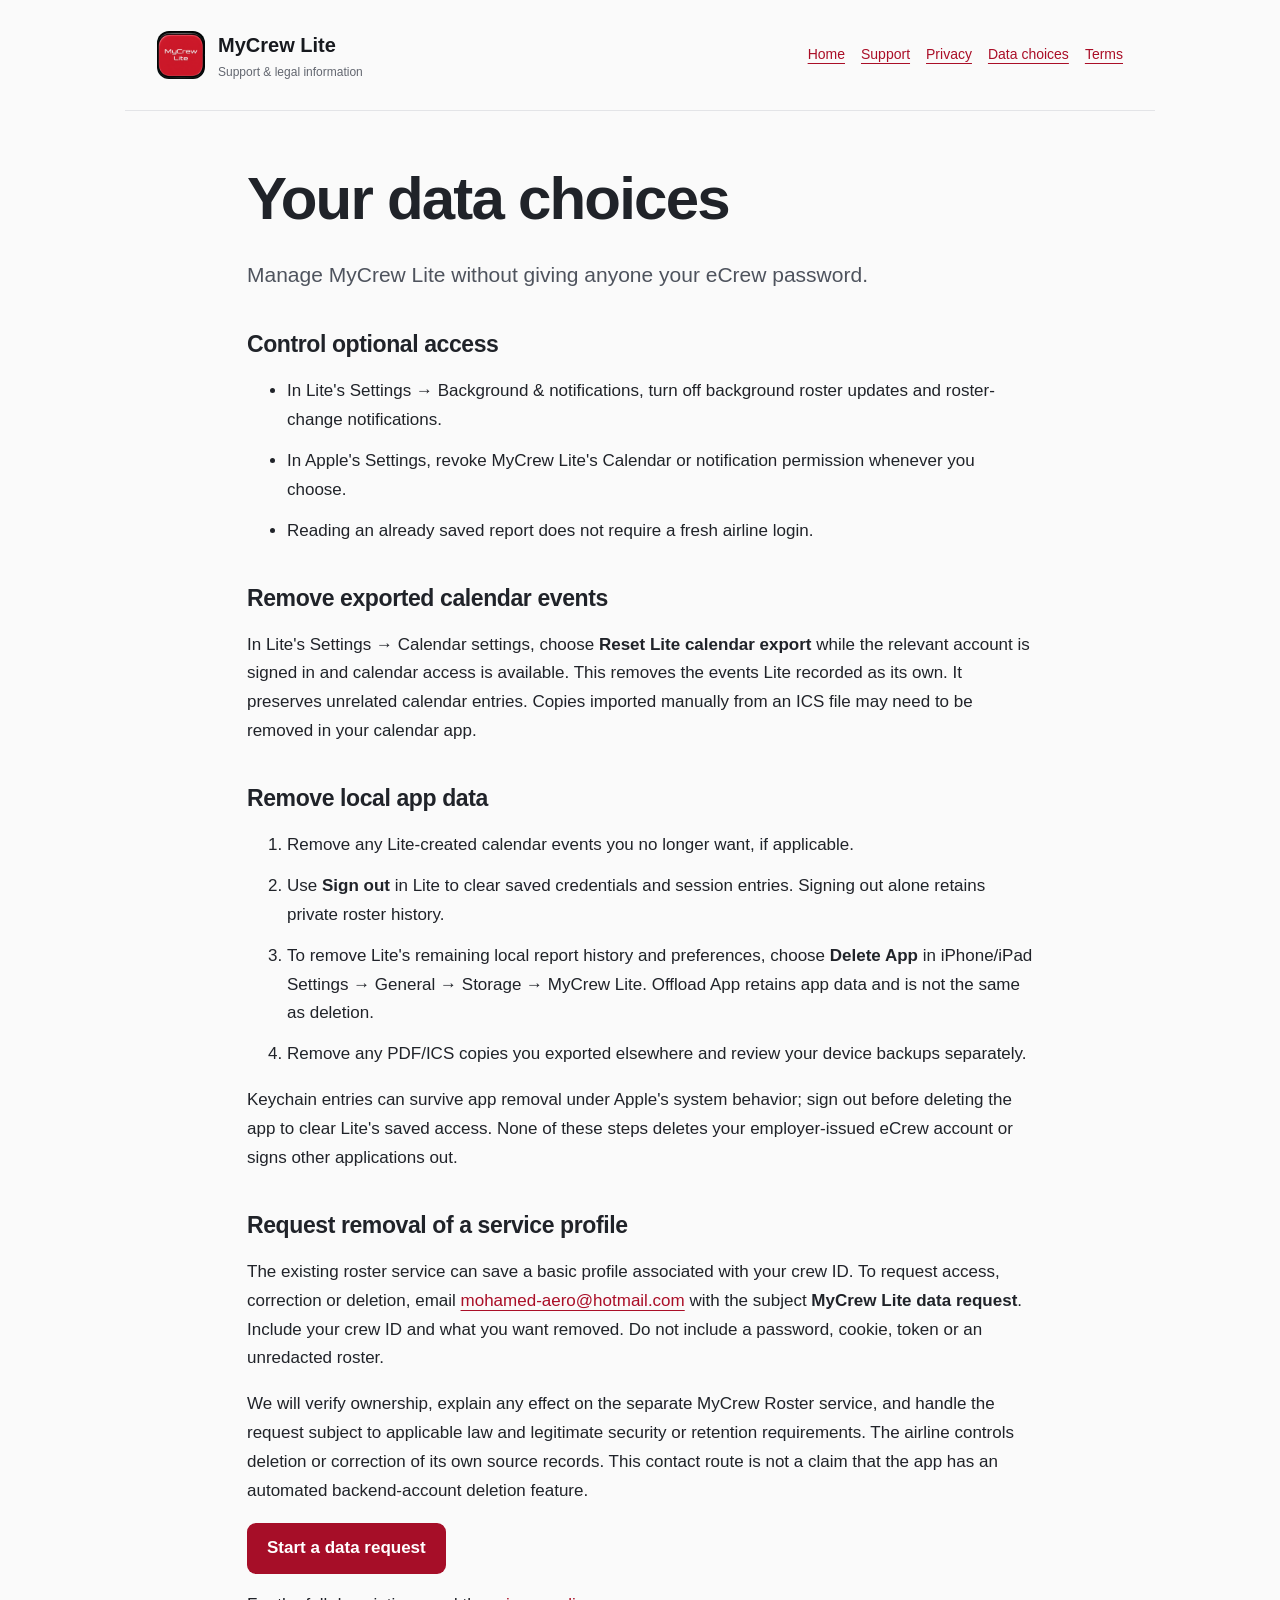
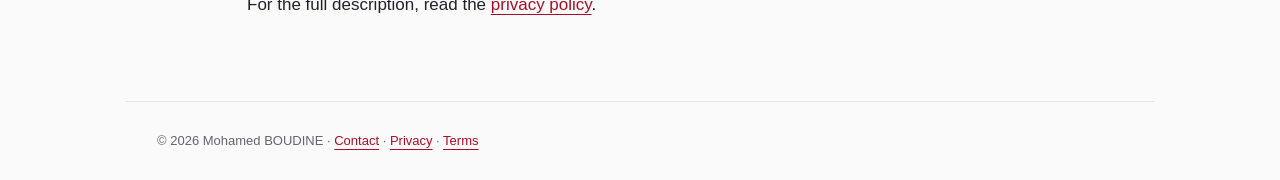
==== data-choices.html @ a0b00ba5 "docs: publish MyCrew Lite privacy and support pages" ====
<!doctype html>
<html lang="en"><head><meta charset="utf-8"><meta name="viewport" content="width=device-width,initial-scale=1"><title>Privacy choices &amp; data removal · MyCrew Lite</title><meta name="description" content="MyCrew Lite support, privacy and data choices for iPhone and iPad."><link rel="icon" href="icon.png"><link rel="stylesheet" href="style.css"></head>
<body><a class="skip" href="#content">Skip to content</a><header><a class="brand" href="index.html"><img src="icon.png" width="48" height="48" alt=""><span>MyCrew Lite<small>Support &amp; legal information</small></span></a><nav aria-label="Main"><a href="index.html">Home</a><a href="support.html">Support</a><a href="privacy.html">Privacy</a><a href="data-choices.html">Data choices</a><a href="terms.html">Terms</a></nav></header><main id="content"><h1>Your data choices</h1><p class="lead">Manage MyCrew Lite without giving anyone your eCrew password.</p>
<h2>Control optional access</h2><ul><li>In Lite's Settings → Background &amp; notifications, turn off background roster updates and roster-change notifications.</li><li>In Apple's Settings, revoke MyCrew Lite's Calendar or notification permission whenever you choose.</li><li>Reading an already saved report does not require a fresh airline login.</li></ul>
<h2>Remove exported calendar events</h2><p>In Lite's Settings → Calendar settings, choose <strong>Reset Lite calendar export</strong> while the relevant account is signed in and calendar access is available. This removes the events Lite recorded as its own. It preserves unrelated calendar entries. Copies imported manually from an ICS file may need to be removed in your calendar app.</p>
<h2>Remove local app data</h2><ol><li>Remove any Lite-created calendar events you no longer want, if applicable.</li><li>Use <strong>Sign out</strong> in Lite to clear saved credentials and session entries. Signing out alone retains private roster history.</li><li>To remove Lite's remaining local report history and preferences, choose <strong>Delete App</strong> in iPhone/iPad Settings → General → Storage → MyCrew Lite. Offload App retains app data and is not the same as deletion.</li><li>Remove any PDF/ICS copies you exported elsewhere and review your device backups separately.</li></ol><p>Keychain entries can survive app removal under Apple's system behavior; sign out before deleting the app to clear Lite's saved access. None of these steps deletes your employer-issued eCrew account or signs other applications out.</p>
<h2>Request removal of a service profile</h2><p>The existing roster service can save a basic profile associated with your crew ID. To request access, correction or deletion, email <a href="mailto:mohamed-aero@hotmail.com">mohamed-aero@hotmail.com</a> with the subject <strong>MyCrew Lite data request</strong>. Include your crew ID and what you want removed. Do not include a password, cookie, token or an unredacted roster.</p><p>We will verify ownership, explain any effect on the separate MyCrew Roster service, and handle the request subject to applicable law and legitimate security or retention requirements. The airline controls deletion or correction of its own source records. This contact route is not a claim that the app has an automated backend-account deletion feature.</p><p><a class="button" href="mailto:mohamed-aero@hotmail.com?subject=MyCrew%20Lite%20data%20request">Start a data request</a></p><p>For the full description, read the <a href="privacy.html">privacy policy</a>.</p></main><footer>© 2026 Mohamed BOUDINE · <a href="support.html">Contact</a> · <a href="privacy.html">Privacy</a> · <a href="terms.html">Terms</a></footer></body></html>
---- style.css ----
*{box-sizing:border-box}html{color-scheme:light;scroll-behavior:smooth}body{margin:0;background:#fafafa;color:#202329;font:17px/1.7 -apple-system,BlinkMacSystemFont,"Segoe UI",sans-serif}a{color:#aa0e27;text-underline-offset:4px}a:hover{color:#7d0c20}a:focus-visible{outline:3px solid #a60e28;outline-offset:5px;border-radius:3px}.skip{position:absolute;left:16px;top:-100px;background:white;padding:8px;z-index:2}.skip:focus{top:8px}header,main,footer{max-width:1030px;margin:auto;padding:28px 32px}header{display:flex;align-items:center;justify-content:space-between;gap:24px;border-bottom:1px solid #e3e4e7}.brand{display:flex;align-items:center;gap:13px;color:#17191e;text-decoration:none;font-weight:750;font-size:20px}.brand img{border-radius:12px}.brand small{display:block;font-weight:400;font-size:12px;color:#62666f}nav{display:flex;flex-wrap:wrap;gap:16px;font-size:14px}main{max-width:850px;padding-top:54px;padding-bottom:64px}h1{font-size:clamp(34px,6vw,60px);line-height:1.12;letter-spacing:-1.8px;margin:0 0 24px}h2{font-size:23px;line-height:1.3;margin:38px 0 14px;letter-spacing:-.4px}.lead{font-size:21px;color:#4e535d;max-width:680px}.eyebrow{font-size:12px;font-weight:800;letter-spacing:2px;color:#aa0e27}.updated{font-size:14px;color:#62666f}.cards{display:grid;grid-template-columns:1fr 1fr;gap:16px;margin:36px 0}.card{display:block;border:1px solid #e0e1e6;border-radius:16px;background:white;padding:24px;color:inherit;text-decoration:none}.card:hover{border-color:#aa0e27;color:inherit}.card h2{font-size:20px;margin:0 0 10px;color:#a60e28}.card p{margin:0;color:#535862;font-size:16px}.button{display:inline-block;background:#a60e28;color:white;padding:11px 20px;border-radius:9px;font-weight:650;text-decoration:none}.button:hover{color:white;background:#850d20}li{margin-bottom:12px}footer{border-top:1px solid #e3e4e7;color:#62666f;font-size:13px}strong{font-weight:650}@media(max-width:650px){header{align-items:flex-start;flex-direction:column}header,main,footer{padding-left:22px;padding-right:22px}main{padding-top:36px}.cards{grid-template-columns:1fr}nav{gap:10px 16px}h1{letter-spacing:-1px}}@media(prefers-reduced-motion:reduce){html{scroll-behavior:auto}}
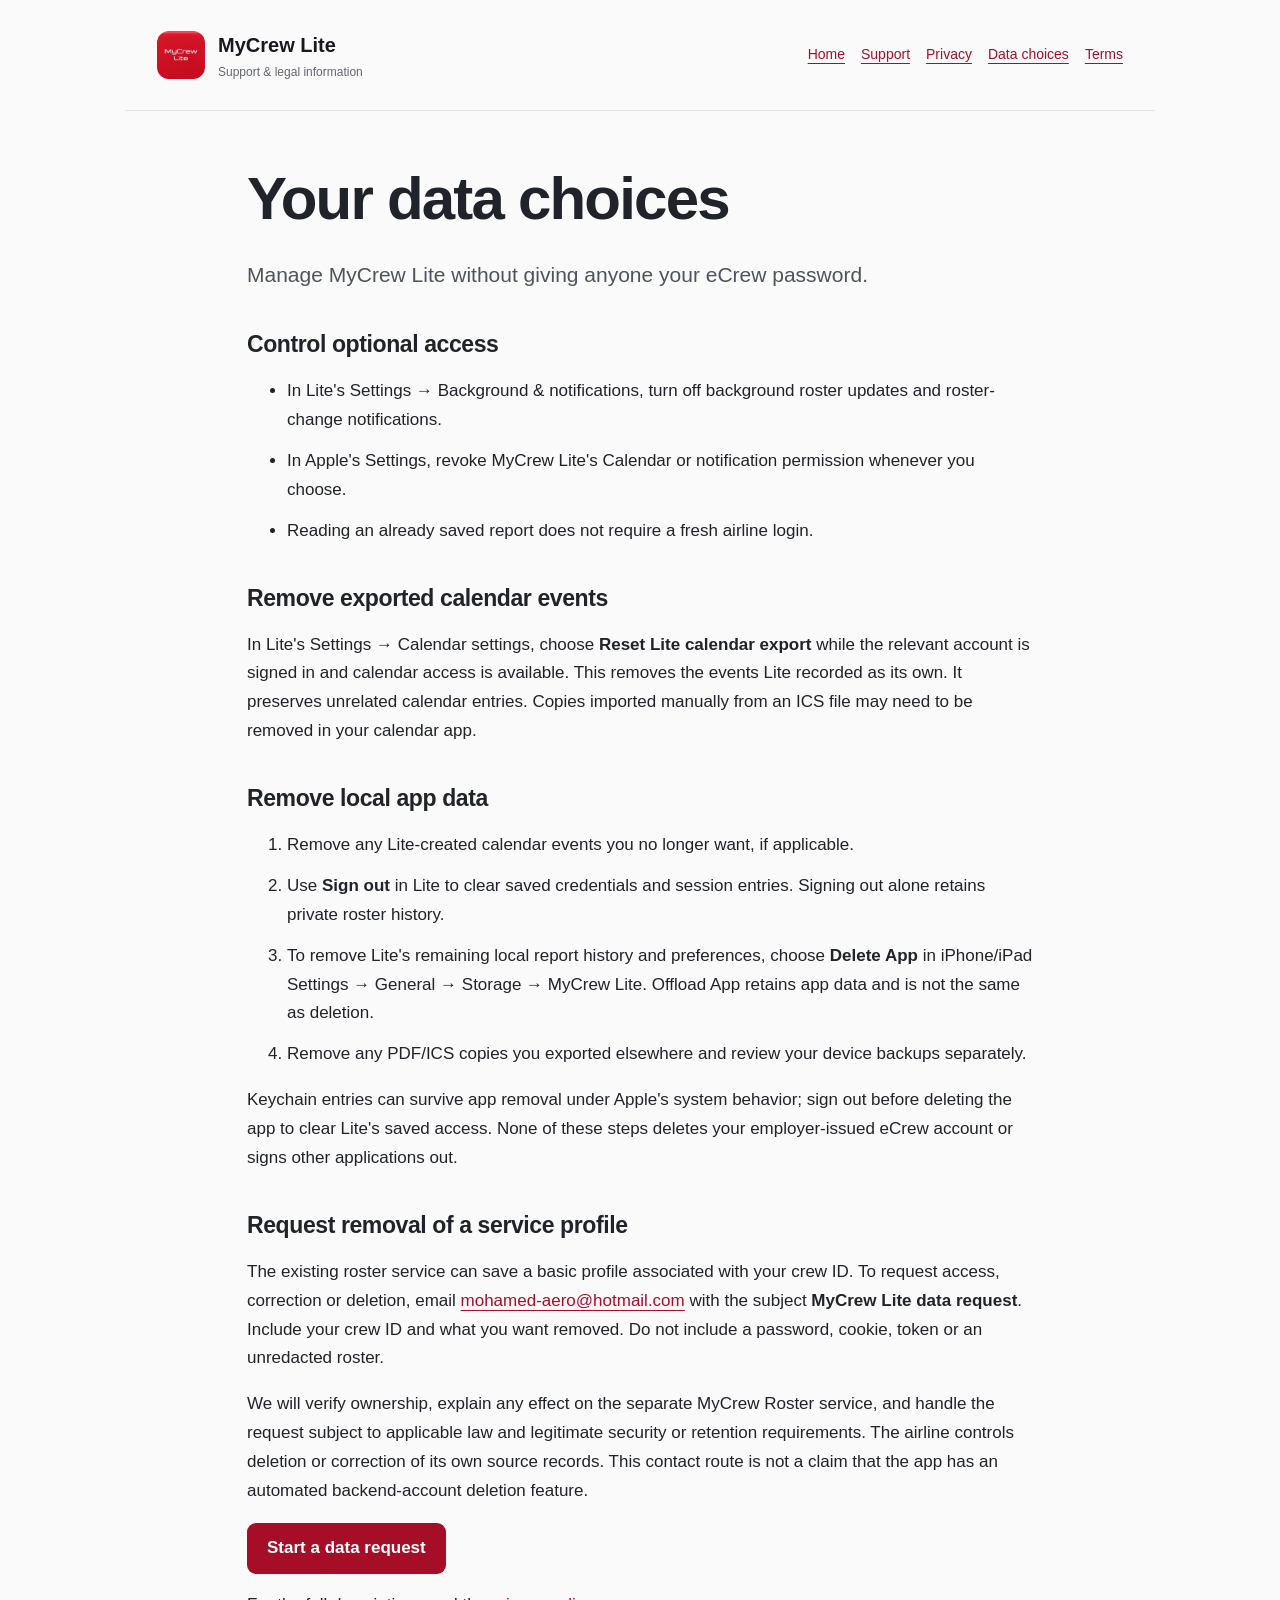
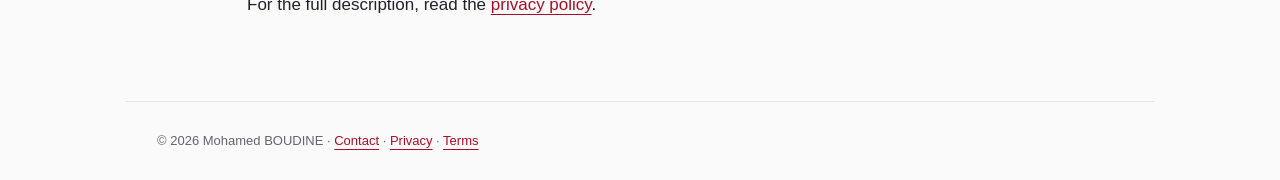
==== commit f61e9316: "design: use the full red MyCrew Lite icon" ====
--- a/data-choices.html
+++ b/data-choices.html
@@ -1,6 +1,6 @@
 <!doctype html>
-<html lang="en"><head><meta charset="utf-8"><meta name="viewport" content="width=device-width,initial-scale=1"><title>Privacy choices &amp; data removal · MyCrew Lite</title><meta name="description" content="MyCrew Lite support, privacy and data choices for iPhone and iPad."><link rel="icon" href="icon.png"><link rel="stylesheet" href="style.css"></head>
-<body><a class="skip" href="#content">Skip to content</a><header><a class="brand" href="index.html"><img src="icon.png" width="48" height="48" alt=""><span>MyCrew Lite<small>Support &amp; legal information</small></span></a><nav aria-label="Main"><a href="index.html">Home</a><a href="support.html">Support</a><a href="privacy.html">Privacy</a><a href="data-choices.html">Data choices</a><a href="terms.html">Terms</a></nav></header><main id="content"><h1>Your data choices</h1><p class="lead">Manage MyCrew Lite without giving anyone your eCrew password.</p>
+<html lang="en"><head><meta charset="utf-8"><meta name="viewport" content="width=device-width,initial-scale=1"><title>Privacy choices &amp; data removal · MyCrew Lite</title><meta name="description" content="MyCrew Lite support, privacy and data choices for iPhone and iPad."><link rel="icon" href="icon.png?v=4"><link rel="stylesheet" href="style.css"></head>
+<body><a class="skip" href="#content">Skip to content</a><header><a class="brand" href="index.html"><img src="icon.png?v=4" width="48" height="48" alt=""><span>MyCrew Lite<small>Support &amp; legal information</small></span></a><nav aria-label="Main"><a href="index.html">Home</a><a href="support.html">Support</a><a href="privacy.html">Privacy</a><a href="data-choices.html">Data choices</a><a href="terms.html">Terms</a></nav></header><main id="content"><h1>Your data choices</h1><p class="lead">Manage MyCrew Lite without giving anyone your eCrew password.</p>
 <h2>Control optional access</h2><ul><li>In Lite's Settings → Background &amp; notifications, turn off background roster updates and roster-change notifications.</li><li>In Apple's Settings, revoke MyCrew Lite's Calendar or notification permission whenever you choose.</li><li>Reading an already saved report does not require a fresh airline login.</li></ul>
 <h2>Remove exported calendar events</h2><p>In Lite's Settings → Calendar settings, choose <strong>Reset Lite calendar export</strong> while the relevant account is signed in and calendar access is available. This removes the events Lite recorded as its own. It preserves unrelated calendar entries. Copies imported manually from an ICS file may need to be removed in your calendar app.</p>
 <h2>Remove local app data</h2><ol><li>Remove any Lite-created calendar events you no longer want, if applicable.</li><li>Use <strong>Sign out</strong> in Lite to clear saved credentials and session entries. Signing out alone retains private roster history.</li><li>To remove Lite's remaining local report history and preferences, choose <strong>Delete App</strong> in iPhone/iPad Settings → General → Storage → MyCrew Lite. Offload App retains app data and is not the same as deletion.</li><li>Remove any PDF/ICS copies you exported elsewhere and review your device backups separately.</li></ol><p>Keychain entries can survive app removal under Apple's system behavior; sign out before deleting the app to clear Lite's saved access. None of these steps deletes your employer-issued eCrew account or signs other applications out.</p>
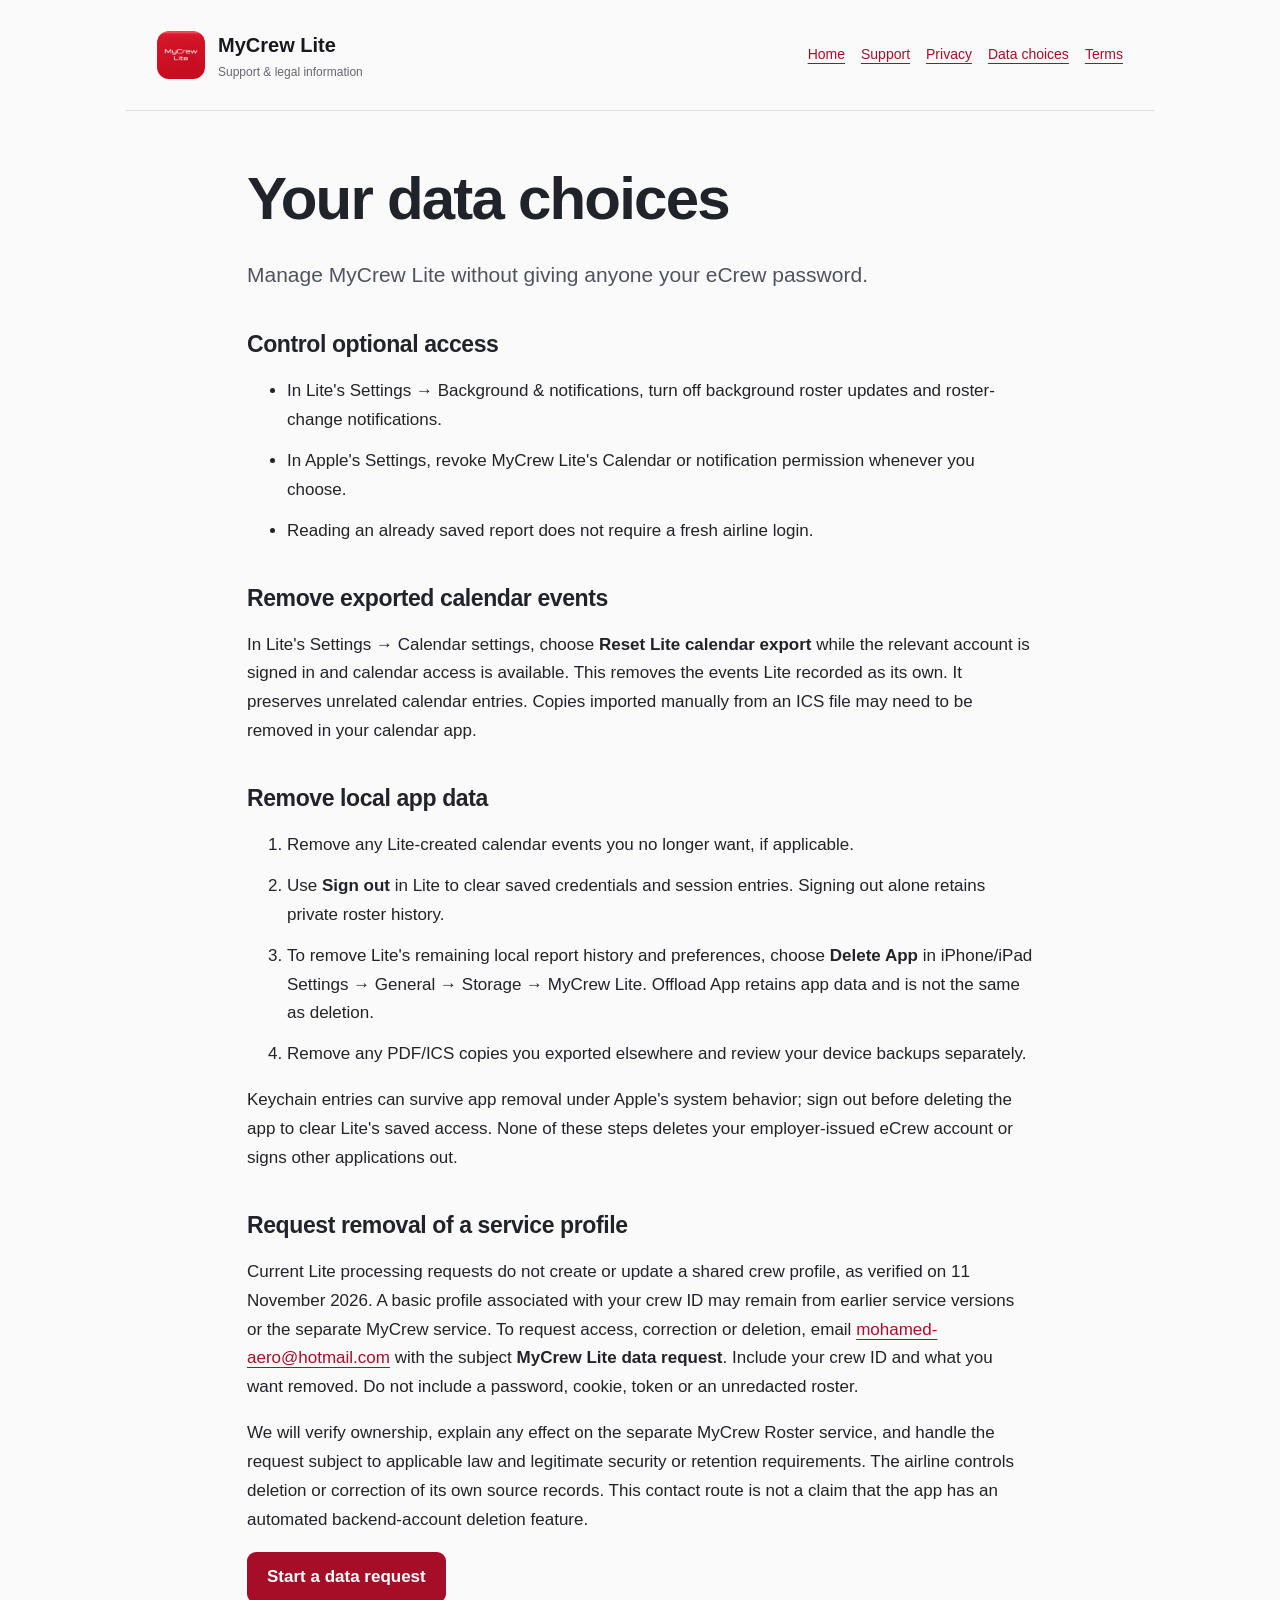
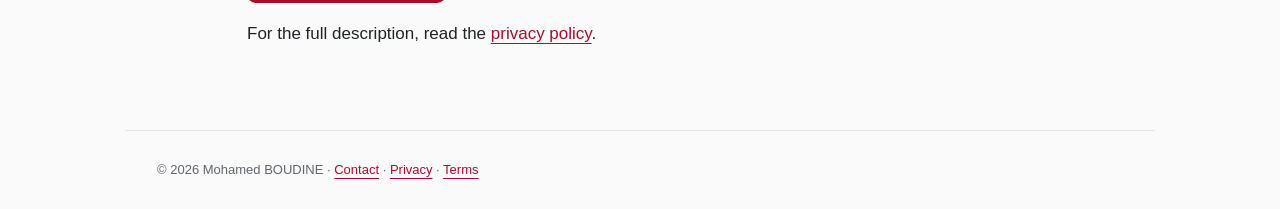
==== commit 01276878: "docs: clarify Lite profile processing and historical retention" ====
--- a/data-choices.html
+++ b/data-choices.html
@@ -4,4 +4,4 @@
 <h2>Control optional access</h2><ul><li>In Lite's Settings → Background &amp; notifications, turn off background roster updates and roster-change notifications.</li><li>In Apple's Settings, revoke MyCrew Lite's Calendar or notification permission whenever you choose.</li><li>Reading an already saved report does not require a fresh airline login.</li></ul>
 <h2>Remove exported calendar events</h2><p>In Lite's Settings → Calendar settings, choose <strong>Reset Lite calendar export</strong> while the relevant account is signed in and calendar access is available. This removes the events Lite recorded as its own. It preserves unrelated calendar entries. Copies imported manually from an ICS file may need to be removed in your calendar app.</p>
 <h2>Remove local app data</h2><ol><li>Remove any Lite-created calendar events you no longer want, if applicable.</li><li>Use <strong>Sign out</strong> in Lite to clear saved credentials and session entries. Signing out alone retains private roster history.</li><li>To remove Lite's remaining local report history and preferences, choose <strong>Delete App</strong> in iPhone/iPad Settings → General → Storage → MyCrew Lite. Offload App retains app data and is not the same as deletion.</li><li>Remove any PDF/ICS copies you exported elsewhere and review your device backups separately.</li></ol><p>Keychain entries can survive app removal under Apple's system behavior; sign out before deleting the app to clear Lite's saved access. None of these steps deletes your employer-issued eCrew account or signs other applications out.</p>
-<h2>Request removal of a service profile</h2><p>The existing roster service can save a basic profile associated with your crew ID. To request access, correction or deletion, email <a href="mailto:mohamed-aero@hotmail.com">mohamed-aero@hotmail.com</a> with the subject <strong>MyCrew Lite data request</strong>. Include your crew ID and what you want removed. Do not include a password, cookie, token or an unredacted roster.</p><p>We will verify ownership, explain any effect on the separate MyCrew Roster service, and handle the request subject to applicable law and legitimate security or retention requirements. The airline controls deletion or correction of its own source records. This contact route is not a claim that the app has an automated backend-account deletion feature.</p><p><a class="button" href="mailto:mohamed-aero@hotmail.com?subject=MyCrew%20Lite%20data%20request">Start a data request</a></p><p>For the full description, read the <a href="privacy.html">privacy policy</a>.</p></main><footer>© 2026 Mohamed BOUDINE · <a href="support.html">Contact</a> · <a href="privacy.html">Privacy</a> · <a href="terms.html">Terms</a></footer></body></html>
+<h2>Request removal of a service profile</h2><p>Current Lite processing requests do not create or update a shared crew profile, as verified on 11 November 2026. A basic profile associated with your crew ID may remain from earlier service versions or the separate MyCrew service. To request access, correction or deletion, email <a href="mailto:mohamed-aero@hotmail.com">mohamed-aero@hotmail.com</a> with the subject <strong>MyCrew Lite data request</strong>. Include your crew ID and what you want removed. Do not include a password, cookie, token or an unredacted roster.</p><p>We will verify ownership, explain any effect on the separate MyCrew Roster service, and handle the request subject to applicable law and legitimate security or retention requirements. The airline controls deletion or correction of its own source records. This contact route is not a claim that the app has an automated backend-account deletion feature.</p><p><a class="button" href="mailto:mohamed-aero@hotmail.com?subject=MyCrew%20Lite%20data%20request">Start a data request</a></p><p>For the full description, read the <a href="privacy.html">privacy policy</a>.</p></main><footer>© 2026 Mohamed BOUDINE · <a href="support.html">Contact</a> · <a href="privacy.html">Privacy</a> · <a href="terms.html">Terms</a></footer></body></html>
